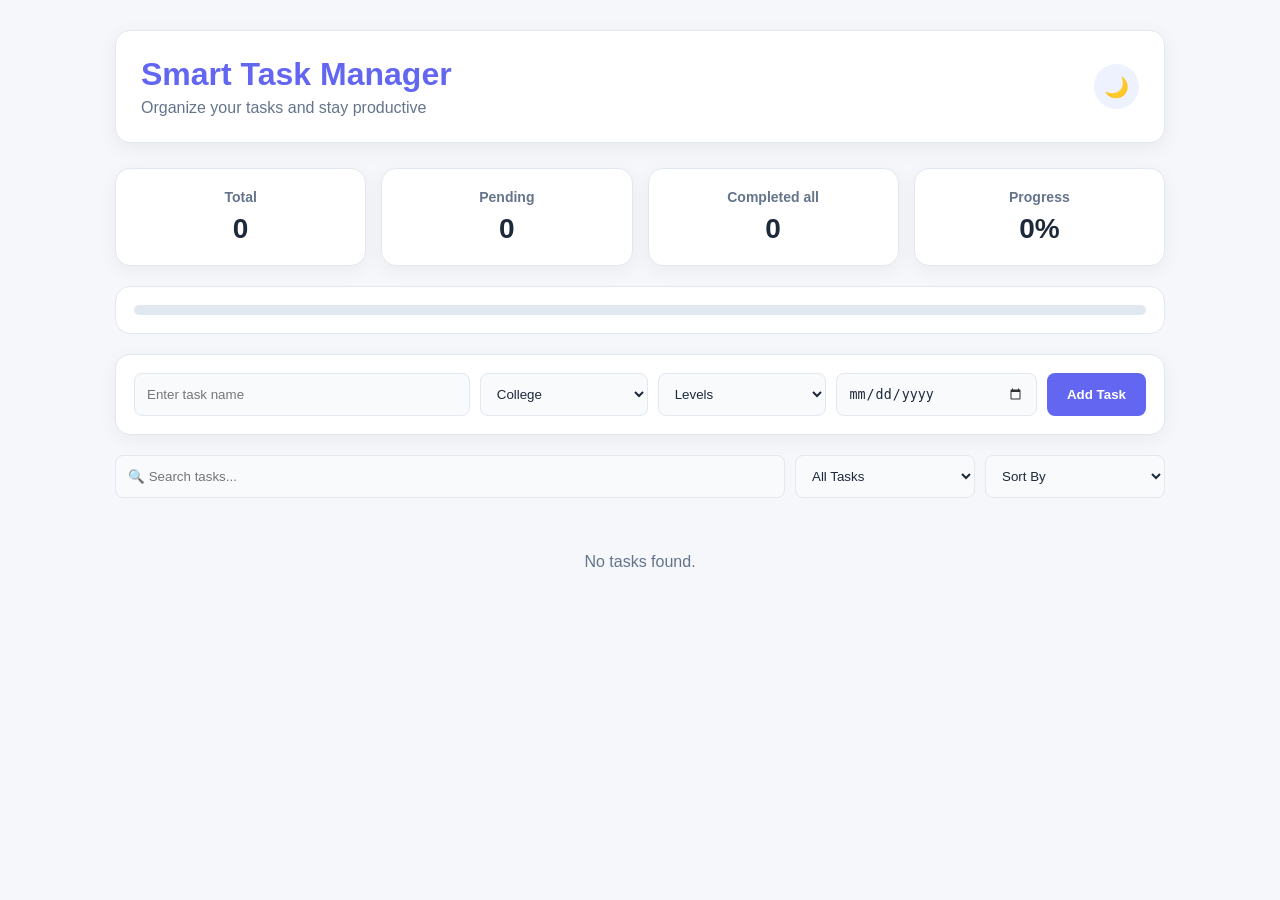
==== index.html @ 60478f66 "Initial project" ====
<!DOCTYPE html>
<html lang="en">
<head>
    <meta charset="UTF-8">
    <meta name="viewport" content="width=device-width, initial-scale=1.0">
    <title>Smart Task Manager</title>
    <link rel="stylesheet" href="style.css">
</head>

<body>

<div class="container">

    <header>
        <div>
            <h1>Smart Task Manager</h1>
            <p>Organize your tasks and stay productive</p>
        </div>
        <button id="themeBtn">🌙</button>
    </header>

    <section class="dashboard">
        <div class="card">
            <h3>Total</h3>
            <span id="totalTasks">0</span>
        </div>

        <div class="card">
            <h3>Pending</h3>
            <span id="pendingTasks">0</span>
        </div>

        <div class="card">
            <h3>Completed all</h3>
            <span id="completedTasks">0</span>
        </div>

        <div class="card">
            <h3>Progress</h3>
            <span id="progress">0%</span>
        </div>
    </section>

    <section class="progress-box">
        <div class="progress-bar">
            <div id="progressFill"></div>
        </div>
    </section>

    <section class="form-box">

        <input type="text" id="taskInput" placeholder="Enter task name">

        <select id="category">
            <option value="College">College</option>
            <option value="Personal">Personal</option>
            <option value="Project">Project</option>
            <option value="Other">Other</option>
        </select>

        <select id="priority">
            <option selected>Levels</option>
            <option value="Low">Low</option>
            <option value="Medium" >Medium</option>
            <option value="High">High</option>
        </select>

        <input type="date" id="dueDate">

        <button id="addBtn">Add Task</button>

    </section>

    <section class="controls">

        <input type="text" id="searchInput" placeholder="🔍 Search tasks...">

        <select id="filter">
            <option value="all">All Tasks</option>
            <option value="pending">Pending</option>
            <option value="completed">Completed</option>
            <option value="high">High Priority</option>
        </select>

        <select id="sort">
            <option value="default">Sort By</option>
            <option value="priority">Priority</option>
            <option value="date">Due Date</option>
            <option value="name">Name</option>
        </select>

    </section>

    <section id="taskList"></section>

    <p id="emptyMessage">No tasks found.</p>

</div>
<script src="script.js"></script>

</body>
</html>
---- style.css ----
* {
    margin: 0;
    padding: 0;
    box-sizing: border-box;
}

:root {
    --primary: #6366f1;
    --bg: #f5f7fb;
    --card: #ffffff;
    --text: #1e293b;
    --muted: #64748b;
    --border: #e2e8f0;
}

body {
    min-height: 100vh;
    padding: 30px 15px;
    font-family: Arial, sans-serif;
    background: var(--bg);
    color: var(--text);
    transition: 0.3s;
}

.container {
    max-width: 1050px;
    margin: auto;
}

/* HEADER */

header {
    display: flex;
    justify-content: space-between;
    align-items: center;
    padding: 25px;
    margin-bottom: 25px;

    background: var(--card);
    border-radius: 15px;
    border: 1px solid var(--border);

    box-shadow: 0 5px 20px rgba(0, 0, 0, 0.06);
}

header h1 {
    color: var(--primary);
    font-size: 32px;
}

header p {
    color: var(--muted);
    margin-top: 6px;
}

#themeBtn {
    width: 45px;
    height: 45px;

    border: none;
    border-radius: 50%;

    background: #eef2ff;
    color: #4f46e5;

    font-size: 20px;
    cursor: pointer;
}

/* DASHBOARD */

.dashboard {
    display: grid;
    grid-template-columns: repeat(4, 1fr);
    gap: 15px;
    margin-bottom: 20px;
}

.card {
    padding: 20px;
    background: var(--card);

    border: 1px solid var(--border);
    border-radius: 15px;

    text-align: center;

    box-shadow: 0 5px 20px rgba(0, 0, 0, 0.05);
}

.card h3 {
    color: var(--muted);
    font-size: 14px;
}

.card span {
    display: block;
    margin-top: 8px;

    font-size: 28px;
    font-weight: bold;
}

/* PROGRESS */

.progress-box {
    padding: 18px;
    margin-bottom: 20px;

    background: var(--card);
    border-radius: 15px;
    border: 1px solid var(--border);
}

.progress-bar {
    height: 10px;

    background: #e2e8f0;
    border-radius: 10px;
    overflow: hidden;
}

#progressFill {
    height: 100%;
    width: 0%;

    background: var(--primary);
    border-radius: 10px;

    transition: 0.3s;
}

/* ADD TASK FORM */

.form-box {
    display: grid;
    grid-template-columns: 2fr 1fr 1fr 1.2fr auto;
    gap: 10px;

    padding: 18px;
    margin-bottom: 20px;

    background: var(--card);
    border: 1px solid var(--border);
    border-radius: 15px;

    box-shadow: 0 5px 20px rgba(0, 0, 0, 0.05);
}

/* INPUTS */

input,
select {
    width: 100%;
    padding: 12px;

    background: #f8fafc;
    color: var(--text);

    border: 1px solid var(--border);
    border-radius: 8px;

    outline: none;
}

input:focus,
select:focus {
    border-color: var(--primary);
}

/* DATE ICON */

input[type="date"] {
    color-scheme: light;
    cursor: pointer;
}

input[type="date"]::-webkit-calendar-picker-indicator {
    cursor: pointer;
    opacity: 0.8;
}

/* ADD BUTTON */

#addBtn {
    padding: 12px 20px;

    border: none;
    border-radius: 8px;

    background: var(--primary);
    color: white;

    font-weight: bold;
    cursor: pointer;
}

#addBtn:hover {
    background: #4f46e5;
}

/* SEARCH / FILTER */

.controls {
    display: grid;
    grid-template-columns: 1fr 180px 180px;
    gap: 10px;

    margin-bottom: 20px;
}

/* TASK */

.task {
    display: flex;
    align-items: center;
    gap: 15px;

    padding: 17px 20px;
    margin-bottom: 12px;

    background: var(--card);

    border: 1px solid var(--border);
    border-radius: 12px;

    box-shadow: 0 4px 15px rgba(0, 0, 0, 0.04);

    transition: 0.2s;
}

.task:hover {
    transform: translateY(-2px);
}

.task.completed {
    opacity: 0.55;
}

.task.completed .task-name {
    text-decoration: line-through;
}

.task-info {
    flex: 1;
}

.task-name {
    font-size: 16px;
    font-weight: bold;
}

.task-details {
    margin-top: 6px;
    color: var(--muted);
    font-size: 12px;
}

/* CHECKBOX */

.check {
    width: 20px;
    height: 20px;
    cursor: pointer;
    accent-color: var(--primary);
}

/* PRIORITY */

.priority {
    padding: 6px 11px;

    border-radius: 20px;

    font-size: 11px;
    font-weight: bold;
}

.High {
    background: #fee2e2;
    color: #dc2626;
}

.Medium {
    background: #fef3c7;
    color: #d97706;
}

.Low {
    background: #dcfce7;
    color: #16a34a;
}

/* BUTTONS */

.actions {
    display: flex;
    gap: 7px;
}

.actions button {
    border: none;
    padding: 8px 10px;
    border-radius: 7px;
    cursor: pointer;
}

.edit {
    background: #e0e7ff;
    color: #4f46e5;
}

.delete {
    background: #fee2e2;
    color: #dc2626;
}

.edit:hover {
    background: #6366f1;
    color: white;
}

.delete:hover {
    background: #dc2626;
    color: white;
}

/* EMPTY */

#emptyMessage {
    padding: 35px;
    text-align: center;
    color: var(--muted);
}

/* =================================
   SIMPLE DARK MODE
================================= */

body.dark {
    --bg: #121212;
    --card: #1e1e1e;
    --text: #f5f5f5;
    --muted: #a0a0a0;
    --border: #333333;

    background: #121212;
    color: #f5f5f5;
}

/* HEADER */

body.dark header {
    background: #1e1e1e;
    border-color: #333333;
    box-shadow: none;
}

body.dark header h1 {
    color: #818cf8;
}

body.dark header p {
    color: #a0a0a0;
}

/* THEME BUTTON */

body.dark #themeBtn {
    background: #2a2a2a;
    color: #fbbf24;
}

/* CARDS */

body.dark .card,
body.dark .progress-box,
body.dark .form-box,
body.dark .task {
    background: #1e1e1e;
    border-color: #333333;
    box-shadow: none;
}

/* INPUTS */

body.dark input,
body.dark select {
    background: #292929;
    color: #f5f5f5;
    border-color: #444444;
}

body.dark input::placeholder {
    color: #888888;
}

body.dark input:focus,
body.dark select:focus {
    border-color: #818cf8;
}

/* CALENDAR ICON */

body.dark input[type="date"] {
    color-scheme: dark;
}

body.dark input[type="date"]::-webkit-calendar-picker-indicator {
    opacity: 1;
    cursor: pointer;
}

/* PROGRESS */

body.dark .progress-bar {
    background: #333333;
}

body.dark #progressFill {
    background: #6366f1;
}

/* TASK */

body.dark .task:hover {
    border-color: #444444;
}

/* PRIORITY */

body.dark .High {
    background: #3b1d1d;
    color: #ff7b7b;
}

body.dark .Medium {
    background: #3b3018;
    color: #ffc44d;
}

body.dark .Low {
    background: #193522;
    color: #5ee58a;
}

/* BUTTONS */

body.dark .edit {
    background: #282b4a;
    color: #a5b4fc;
}

body.dark .delete {
    background: #3b2020;
    color: #ff8080;
}

body.dark .edit:hover {
    background: #6366f1;
    color: white;
}

body.dark .delete:hover {
    background: #dc2626;
    color: white;
}

/* MOBILE */

@media (max-width: 900px) {

    .dashboard {
        grid-template-columns: repeat(2, 1fr);
    }

    .form-box {
        grid-template-columns: 1fr 1fr;
    }

    #taskInput {
        grid-column: span 2;
    }

    #addBtn {
        padding: 12px;
    }

    .controls {
        grid-template-columns: 1fr 1fr;
    }

    #searchInput {
        grid-column: span 2;
    }
}

@media (max-width: 600px) {

    body {
        padding: 15px 10px;
    }

    header {
        padding: 20px;
    }

    header h1 {
        font-size: 24px;
    }

    .form-box {
        grid-template-columns: 1fr;
    }

    #taskInput {
        grid-column: auto;
    }

    .controls {
        grid-template-columns: 1fr;
    }

    #searchInput {
        grid-column: auto;
    }

    .task {
        flex-wrap: wrap;
    }

    .task-info {
        min-width: 60%;
    }

    .actions {
        margin-left: auto;
    }
}
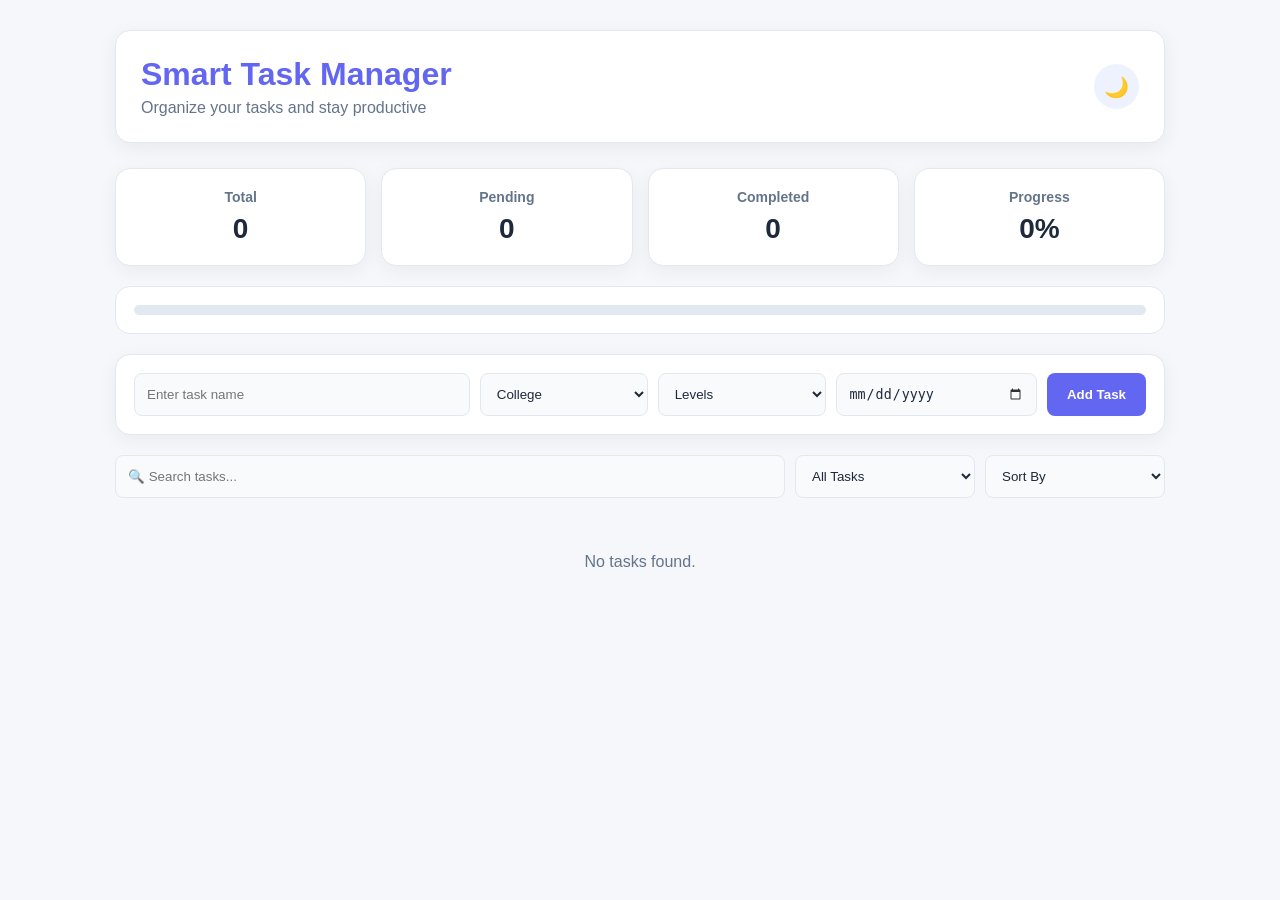
==== commit de2daa26: "using vs code" ====
--- a/index.html
+++ b/index.html
@@ -31,7 +31,7 @@
         </div>
 
         <div class="card">
-            <h3>Completed all</h3>
+            <h3>Completed</h3>
             <span id="completedTasks">0</span>
         </div>
 
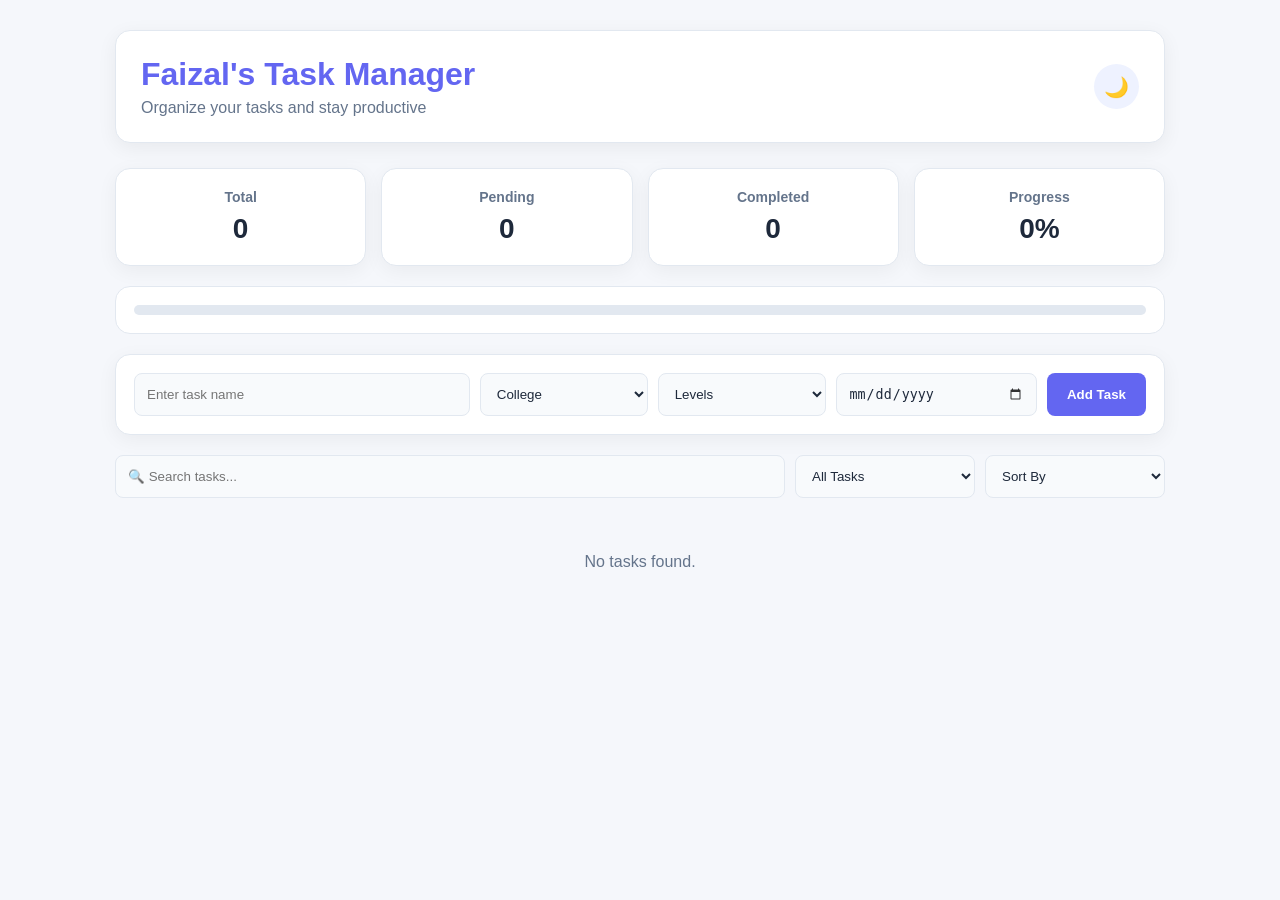
==== commit 4b75f7bc: "name change" ====
--- a/index.html
+++ b/index.html
@@ -13,7 +13,7 @@
 
     <header>
         <div>
-            <h1>Smart Task Manager</h1>
+            <h1>Faizal's Task Manager</h1>
             <p>Organize your tasks and stay productive</p>
         </div>
         <button id="themeBtn">🌙</button>
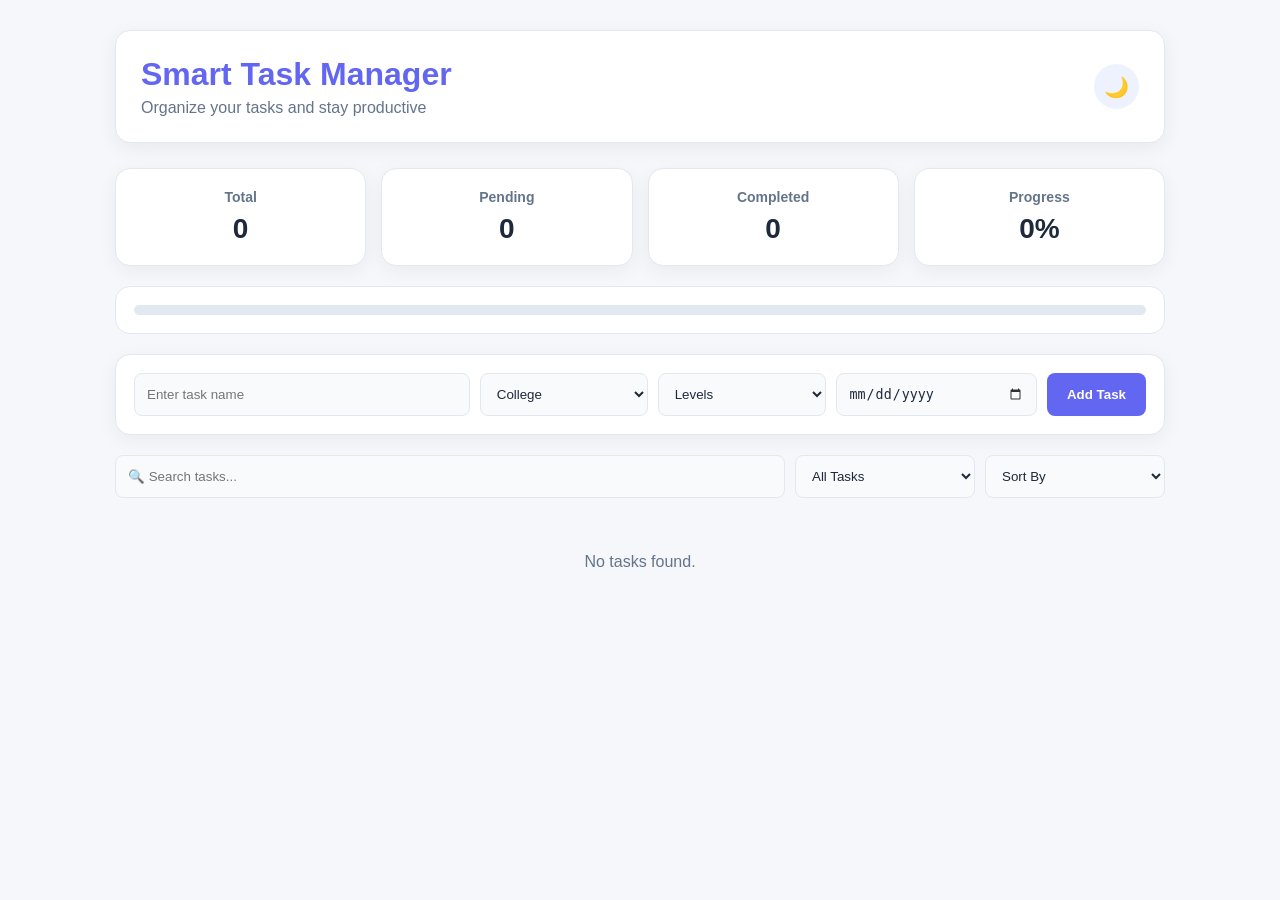
==== commit 1ca6ad4e: "name change" ====
--- a/index.html
+++ b/index.html
@@ -13,7 +13,7 @@
 
     <header>
         <div>
-            <h1>Faizal's Task Manager</h1>
+            <h1>Smart Task Manager</h1>
             <p>Organize your tasks and stay productive</p>
         </div>
         <button id="themeBtn">🌙</button>
